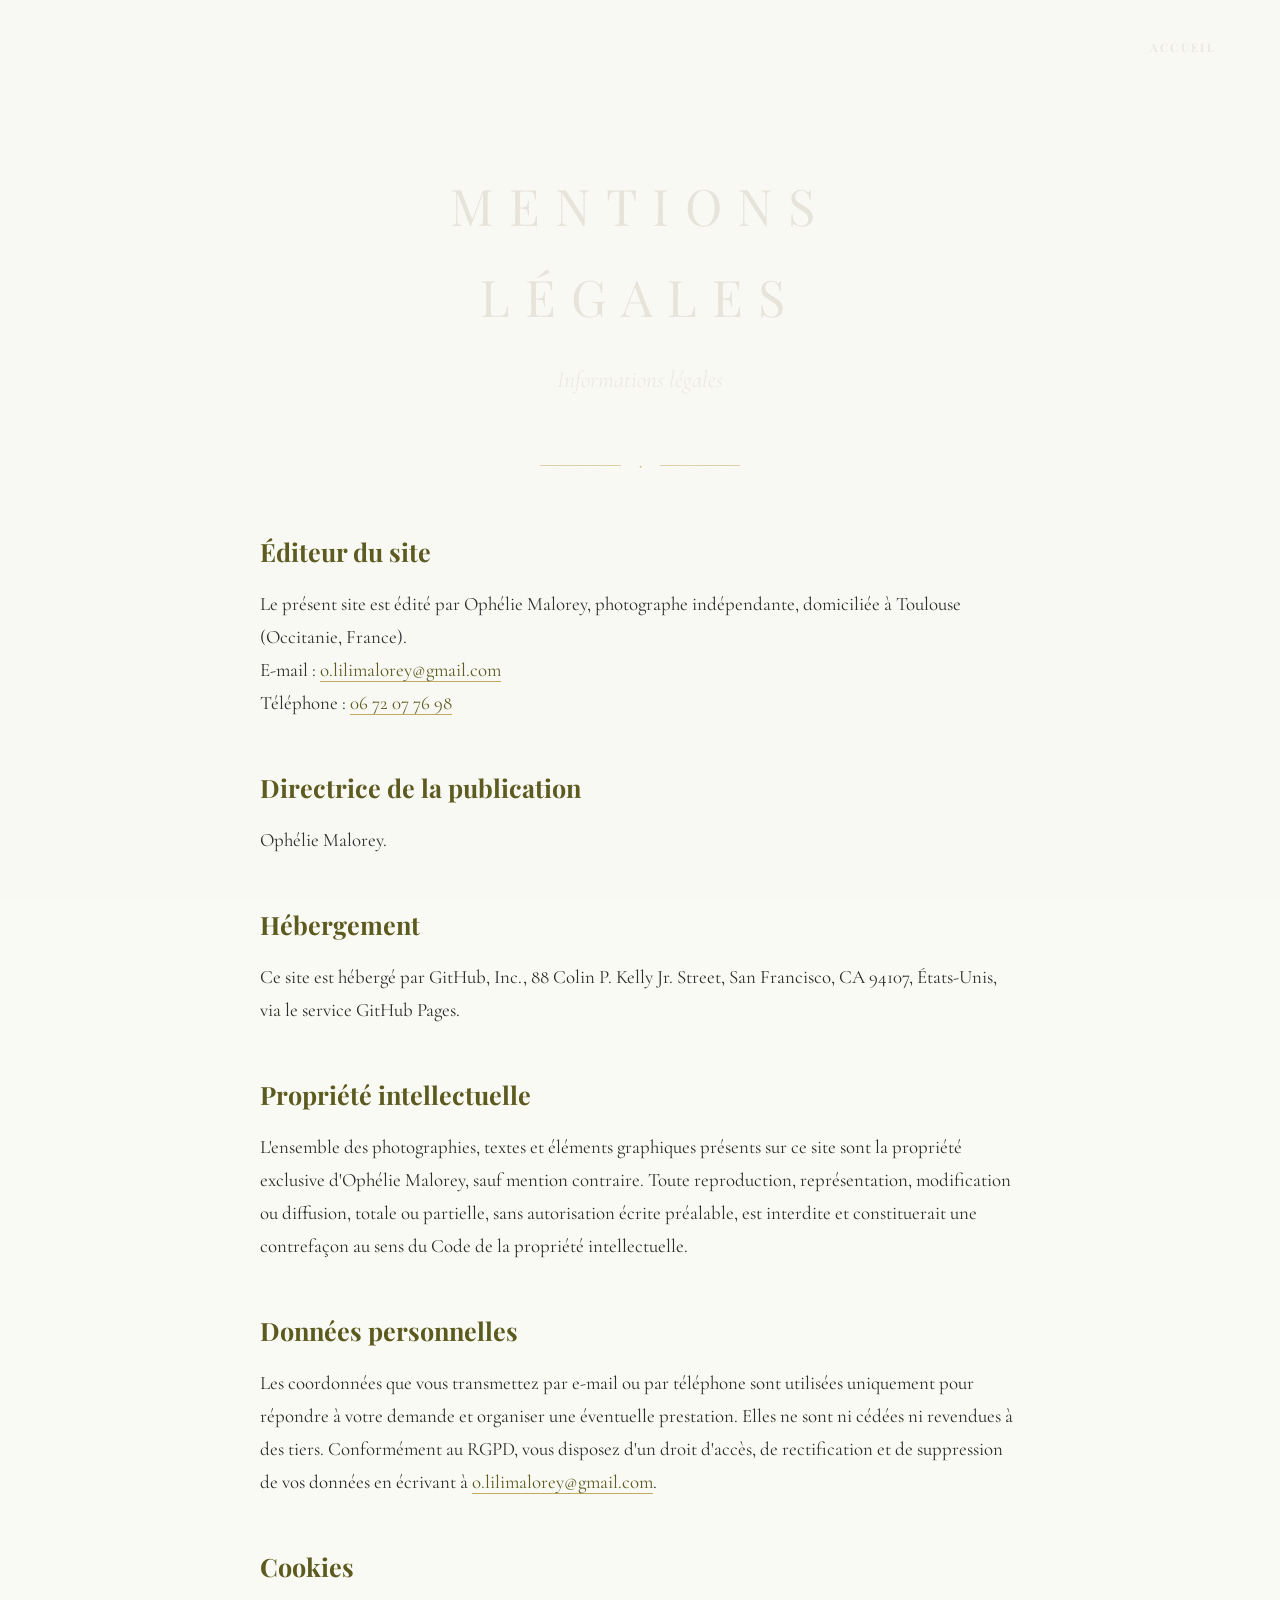
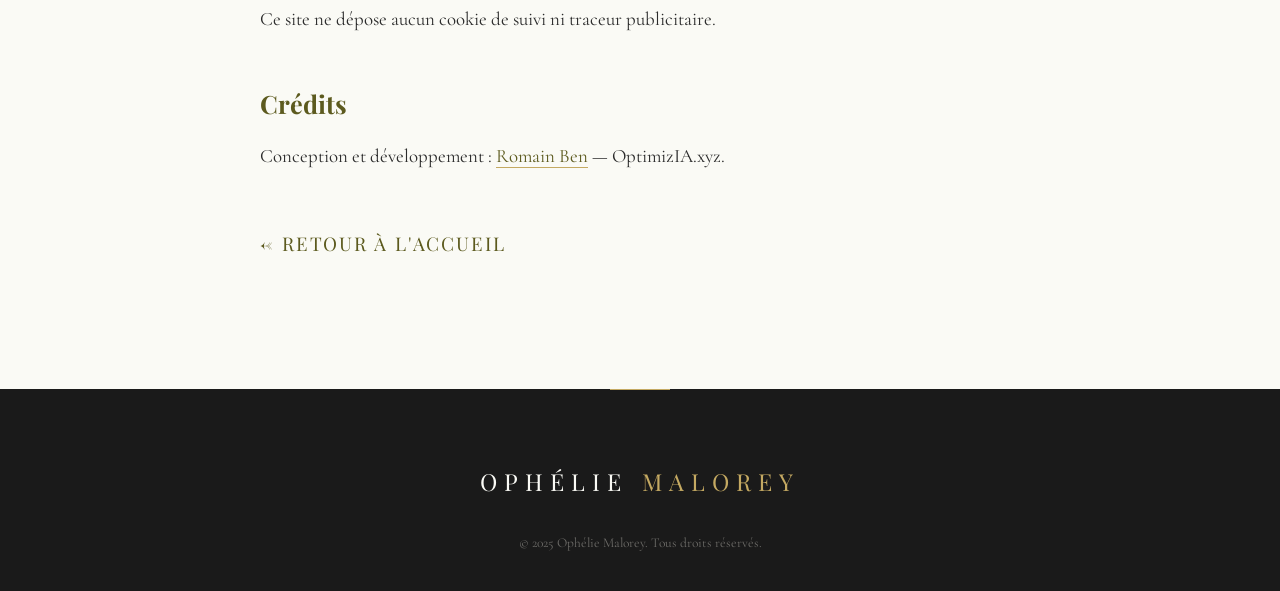
==== mentions-legales.html @ 7ce1e828 "SEO/GEO : title calibré, FAQ visible, mentions légales - Title porté à 59 car. avec mots-clés (portr" ====
<!DOCTYPE html>
<html lang="fr">
<head>
    <meta charset="UTF-8">
    <meta name="viewport" content="width=device-width, initial-scale=1.0">
    <meta name="description" content="Mentions légales du site d'Ophélie Malorey, photographe à Toulouse.">
    <meta name="robots" content="index, follow">
    <link rel="canonical" href="https://bnromain.github.io/SitePhoto_Ophelie/mentions-legales.html">

    <link rel="icon" type="image/svg+xml" href="favicon.svg">
    <meta name="theme-color" content="#3D3B14">

    <link rel="preconnect" href="https://fonts.googleapis.com">
    <link rel="preconnect" href="https://fonts.gstatic.com" crossorigin>
    <link href="https://fonts.googleapis.com/css2?family=Cormorant+Garamond:ital,wght@0,300;0,400;0,500;0,600&family=Playfair+Display:wght@0,400;0,500;0,600;0,700&display=swap" rel="stylesheet">
    <link rel="stylesheet" href="css/style.css?v=3">

    <title>Mentions légales - Ophélie Malorey Photographe</title>
</head>
<body>

    <header id="top">
        <nav class="navbar">
            <div class="container">
                <a href="index.html" class="nav-logo">Ophélie<span> </span>Malorey</a>
                <ul class="nav-menu">
                    <li><a href="index.html" class="nav-link">Accueil</a></li>
                </ul>
            </div>
        </nav>
    </header>

    <main>
        <section class="legal" id="mentions">
            <div class="container">
                <h1 class="section-title">Mentions<br>légales</h1>
                <p class="section-subtitle">Informations légales</p>

                <div class="separator">
                    <span class="separator-icon">&#9670;</span>
                </div>

                <div class="legal-content">
                    <h2>Éditeur du site</h2>
                    <p>
                        Le présent site est édité par Ophélie Malorey, photographe indépendante, domiciliée à Toulouse (Occitanie, France).<br>
                        E-mail : <a href="mailto:o.lilimalorey@gmail.com">o.lilimalorey@gmail.com</a><br>
                        Téléphone : <a href="tel:+33672077698">06 72 07 76 98</a>
                    </p>
                    <!-- Si Ophélie est immatriculée (auto-entrepreneur), ajouter ici : numéro SIRET et, le cas échéant, n° de TVA intracommunautaire. -->

                    <h2>Directrice de la publication</h2>
                    <p>Ophélie Malorey.</p>

                    <h2>Hébergement</h2>
                    <p>
                        Ce site est hébergé par GitHub, Inc., 88 Colin P. Kelly Jr. Street, San Francisco, CA 94107, États-Unis, via le service GitHub Pages.
                    </p>

                    <h2>Propriété intellectuelle</h2>
                    <p>
                        L'ensemble des photographies, textes et éléments graphiques présents sur ce site sont la propriété exclusive d'Ophélie Malorey, sauf mention contraire. Toute reproduction, représentation, modification ou diffusion, totale ou partielle, sans autorisation écrite préalable, est interdite et constituerait une contrefaçon au sens du Code de la propriété intellectuelle.
                    </p>

                    <h2>Données personnelles</h2>
                    <p>
                        Les coordonnées que vous transmettez par e-mail ou par téléphone sont utilisées uniquement pour répondre à votre demande et organiser une éventuelle prestation. Elles ne sont ni cédées ni revendues à des tiers. Conformément au RGPD, vous disposez d'un droit d'accès, de rectification et de suppression de vos données en écrivant à <a href="mailto:o.lilimalorey@gmail.com">o.lilimalorey@gmail.com</a>.
                    </p>

                    <h2>Cookies</h2>
                    <p>
                        Ce site ne dépose aucun cookie de suivi ni traceur publicitaire.
                    </p>

                    <h2>Crédits</h2>
                    <p>
                        Conception et développement : <a href="https://github.com/BnRomain" target="_blank" rel="noopener noreferrer">Romain Ben</a> — OptimizIA.xyz.
                    </p>

                    <p class="legal-back"><a href="index.html">&#8592; Retour à l'accueil</a></p>
                </div>
            </div>
        </section>
    </main>

    <footer class="footer">
        <div class="container">
            <p class="footer-logo">Ophélie <span>Malorey</span></p>
            <p class="footer-copy">&copy; 2025 Ophélie Malorey. Tous droits réservés.</p>
        </div>
    </footer>

</body>
</html>
---- css/style.css ----
/* ============================================================
   OPHELIE MALOREY - PHOTOGRAPHE
   Site portfolio one-page | Design editorial haut de gamme
   ============================================================
   Palette : olive / or / noir / creme
   Typo   : Playfair Display (titres) + Cormorant Garamond (corps)
   ============================================================ */

/* -------------------------------------------------------
   0. IMPORTS & VARIABLES
   ------------------------------------------------------- */
@import url('https://fonts.googleapis.com/css2?family=Cormorant+Garamond:ital,wght@0,300;0,400;0,500;0,600;0,700;1,300;1,400;1,500;1,600;1,700&family=Playfair+Display:ital,wght@0,400;0,500;0,600;0,700;0,800;0,900;1,400;1,500;1,600;1,700;1,800;1,900&display=swap');

:root {
    /* - Couleurs - */
    --color-olive:        #5C5A1E;
    --color-olive-light:  #7A7830;
    --color-olive-dark:   #3D3B14;
    --color-black:        #1A1A1A;
    --color-white:        #FAFAF5;
    --color-cream:        #F0EDE5;
    --color-gold:         #C4A962;
    --color-text:         #2B2B2B;
    --color-text-light:   #E8E5DC;

    /* - Typographie - */
    --font-heading: 'Playfair Display', Georgia, 'Times New Roman', serif;
    --font-body:    'Cormorant Garamond', Garamond, 'Times New Roman', serif;

    /* - Espacements - */
    --section-padding:    120px 0;
    --container-width:    1200px;
    --gap:                2rem;

    /* - Transitions - */
    --ease-out:   cubic-bezier(0.25, 0.46, 0.45, 0.94);
    --ease-smooth: cubic-bezier(0.4, 0, 0.2, 1);
}


/* -------------------------------------------------------
   1. RESET & BASE
   ------------------------------------------------------- */
*,
*::before,
*::after {
    margin: 0;
    padding: 0;
    box-sizing: border-box;
}

html {
    scroll-behavior: smooth;
    font-size: 18px;
    -webkit-text-size-adjust: 100%;
}

body {
    font-family: var(--font-body);
    font-weight: 400;
    line-height: 1.8;
    color: var(--color-text-light);
    background-color: var(--color-olive);
    overflow-x: hidden;
    -webkit-font-smoothing: antialiased;
    -moz-osx-font-smoothing: grayscale;
}

/* - Texture grain en overlay sur tout le site - */
body::after {
    content: '';
    position: fixed;
    inset: 0;
    z-index: 9999;
    pointer-events: none;
    opacity: 0.035;
    background-image: url("data:image/svg+xml,%3Csvg viewBox='0 0 256 256' xmlns='http://www.w3.org/2000/svg'%3E%3Cfilter id='noise'%3E%3CfeTurbulence type='fractalNoise' baseFrequency='0.9' numOctaves='4' stitchTiles='stitch'/%3E%3C/filter%3E%3Crect width='100%25' height='100%25' filter='url(%23noise)'/%3E%3C/svg%3E");
    background-repeat: repeat;
    background-size: 200px 200px;
}

img {
    max-width: 100%;
    height: auto;
    display: block;
}

a {
    color: inherit;
    text-decoration: none;
    transition: color 0.3s var(--ease-smooth);
}

ul, ol {
    list-style: none;
}

button {
    font-family: inherit;
    cursor: pointer;
    border: none;
    background: none;
}

/* - Scrollbar custom - */
::-webkit-scrollbar {
    width: 6px;
}

::-webkit-scrollbar-track {
    background: var(--color-olive-dark);
}

::-webkit-scrollbar-thumb {
    background: var(--color-gold);
    border-radius: 3px;
}

::-webkit-scrollbar-thumb:hover {
    background: var(--color-olive-light);
}

/* Firefox */
html {
    scrollbar-width: thin;
    scrollbar-color: var(--color-gold) var(--color-olive-dark);
}

/* - Selection - */
::selection {
    background: var(--color-gold);
    color: var(--color-black);
}

::-moz-selection {
    background: var(--color-gold);
    color: var(--color-black);
}


/* -------------------------------------------------------
   2. UTILITAIRES
   ------------------------------------------------------- */
.container {
    width: 90%;
    max-width: var(--container-width);
    margin: 0 auto;
}

.section-padding {
    padding: var(--section-padding);
}

/* Titres de section */
.section-title {
    font-family: var(--font-heading);
    font-weight: 400;
    font-size: clamp(1.8rem, 4vw, 2.8rem);
    text-transform: uppercase;
    letter-spacing: 0.3em;
    text-align: center;
    margin-bottom: 1rem;
}

.section-subtitle {
    font-family: var(--font-body);
    font-style: italic;
    font-weight: 300;
    font-size: clamp(1rem, 2vw, 1.3rem);
    text-align: center;
    margin-bottom: 3rem;
    opacity: 0.8;
}

/* Separateur decoratif */
.separator {
    display: flex;
    align-items: center;
    justify-content: center;
    gap: 1rem;
    margin: 3rem auto;
    width: 200px;
}

.separator::before,
.separator::after {
    content: '';
    flex: 1;
    height: 1px;
    background: var(--color-gold);
    opacity: 0.5;
}

.separator-icon {
    color: var(--color-gold);
    font-size: 0.6rem;
    opacity: 0.7;
}


/* -------------------------------------------------------
   3. BOUTONS
   ------------------------------------------------------- */
.btn {
    display: inline-block;
    font-family: var(--font-heading);
    font-size: 0.75rem;
    font-weight: 500;
    text-transform: uppercase;
    letter-spacing: 0.25em;
    padding: 1rem 3.5rem;
    border: 1px solid var(--color-gold);
    color: var(--color-gold);
    position: relative;
    overflow: hidden;
    z-index: 1;
    transition: color 0.5s var(--ease-smooth),
                border-color 0.5s var(--ease-smooth);
    cursor: pointer;
}

.btn::before {
    content: '';
    position: absolute;
    top: 0;
    left: 0;
    width: 0%;
    height: 100%;
    background: var(--color-gold);
    z-index: -1;
    transition: width 0.5s var(--ease-smooth);
}

.btn:hover {
    color: var(--color-black);
}

.btn:hover::before {
    width: 100%;
}

/* Variante blanche */
.btn--white {
    border-color: var(--color-white);
    color: var(--color-white);
}

.btn--white::before {
    background: var(--color-white);
}

.btn--white:hover {
    color: var(--color-black);
}

/* Variante pleine */
.btn--filled {
    background: var(--color-gold);
    color: var(--color-black);
    border-color: var(--color-gold);
}

.btn--filled::before {
    background: var(--color-olive-dark);
}

.btn--filled:hover {
    color: var(--color-gold);
    border-color: var(--color-gold);
}


/* -------------------------------------------------------
   4. NAVBAR
   ------------------------------------------------------- */
.navbar {
    position: fixed;
    top: 0;
    left: 0;
    width: 100%;
    z-index: 1000;
    padding: 1.5rem 0;
    transition: background-color 0.4s var(--ease-smooth),
                padding 0.4s var(--ease-smooth),
                backdrop-filter 0.4s var(--ease-smooth);
}

.navbar.scrolled {
    background-color: rgba(61, 59, 20, 0.92);
    backdrop-filter: blur(12px);
    -webkit-backdrop-filter: blur(12px);
    padding: 0.8rem 0;
    box-shadow: 0 2px 30px rgba(0, 0, 0, 0.15);
}

.navbar .container {
    display: flex;
    align-items: center;
    justify-content: space-between;
}

.nav-logo {
    font-family: var(--font-heading);
    font-size: 1.2rem;
    font-weight: 500;
    letter-spacing: 0.2em;
    text-transform: uppercase;
    color: var(--color-white);
}

.nav-logo span {
    color: var(--color-gold);
}

.nav-menu {
    display: flex;
    align-items: center;
    gap: 2.5rem;
}

.nav-link {
    font-family: var(--font-heading);
    font-size: 0.65rem;
    font-weight: 500;
    text-transform: uppercase;
    letter-spacing: 0.2em;
    color: var(--color-text-light);
    position: relative;
    padding: 0.3rem 0;
}

.nav-link::after {
    content: '';
    position: absolute;
    bottom: 0;
    left: 0;
    width: 0%;
    height: 1px;
    background: var(--color-gold);
    transition: width 0.4s var(--ease-smooth);
}

.nav-link:hover {
    color: var(--color-gold);
}

.nav-link:hover::after {
    width: 100%;
}

/* Bouton dans la navbar */
.nav-menu .btn {
    padding-left: 1rem;
    padding-right: 1rem;
}

/* Hamburger */
.nav-toggle {
    display: none;
    flex-direction: column;
    gap: 5px;
    cursor: pointer;
    z-index: 1001;
    padding: 5px;
}

.nav-toggle span {
    display: block;
    width: 25px;
    height: 1.5px;
    background: var(--color-white);
    transition: transform 0.3s var(--ease-smooth),
                opacity 0.3s var(--ease-smooth);
    transform-origin: center;
}

.nav-toggle.active span:nth-child(1) {
    transform: rotate(45deg) translate(4px, 5px);
}

.nav-toggle.active span:nth-child(2) {
    opacity: 0;
}

.nav-toggle.active span:nth-child(3) {
    transform: rotate(-45deg) translate(4px, -5px);
}


/* -------------------------------------------------------
   5. HERO
   ------------------------------------------------------- */
.hero {
    min-height: 100vh;
    display: flex;
    align-items: center;
    position: relative;
    background-color: var(--color-olive-dark);
    overflow: hidden;
    padding-top: 80px;
}

.hero .container {
    display: grid;
    grid-template-columns: 1fr 1fr;
    gap: 4rem;
    align-items: center;
}

.hero-content {
    z-index: 2;
}

.hero-overtitle {
    font-family: var(--font-body);
    font-size: 0.85rem;
    font-weight: 400;
    letter-spacing: 0.4em;
    text-transform: uppercase;
    color: var(--color-gold);
    margin-bottom: 1.5rem;
    opacity: 0;
    animation: fadeSlideUp 1s var(--ease-out) 0.3s forwards;
}

.hero-title {
    font-family: var(--font-heading);
    font-size: clamp(2.5rem, 6vw, 4.5rem);
    font-weight: 400;
    line-height: 1.1;
    color: var(--color-white);
    margin-bottom: 0.5rem;
    opacity: 0;
    animation: fadeSlideUp 1s var(--ease-out) 0.5s forwards;
}

.hero-role {
    font-family: var(--font-heading);
    font-size: clamp(0.7rem, 1.5vw, 0.9rem);
    font-weight: 400;
    letter-spacing: 0.5em;
    text-transform: uppercase;
    color: var(--color-gold);
    margin-bottom: 1.5rem;
    opacity: 0;
    animation: fadeSlideUp 1s var(--ease-out) 0.7s forwards;
}

.hero-subtitle {
    font-family: var(--font-body);
    font-style: italic;
    font-size: 1.2rem;
    font-weight: 300;
    color: var(--color-text-light);
    margin-bottom: 2.5rem;
    line-height: 1.6;
    max-width: 450px;
    opacity: 0;
    animation: fadeSlideUp 1s var(--ease-out) 0.9s forwards;
}

.hero-cta {
    opacity: 0;
    animation: fadeSlideUp 1s var(--ease-out) 1.1s forwards;
}

/* Hero image */
.hero-image-wrapper {
    position: relative;
    z-index: 2;
    opacity: 0;
    animation: fadeSlideUp 1.2s var(--ease-out) 0.6s forwards;
}

.hero-image-wrapper img {
    width: 100%;
    height: auto;
    object-fit: cover;
    display: block;
}

/* Cadre artistique autour de l'image hero */
.hero-image-wrapper::before {
    content: '';
    position: absolute;
    top: -15px;
    left: -15px;
    right: 15px;
    bottom: 15px;
    border: 1px solid var(--color-gold);
    opacity: 0.4;
    z-index: -1;
    transition: transform 0.5s var(--ease-smooth);
}

.hero-image-wrapper:hover::before {
    transform: translate(-5px, -5px);
}

/* Fond decoratif hero */
.hero::before {
    content: '';
    position: absolute;
    top: 0;
    right: 0;
    width: 55%;
    height: 100%;
    background: linear-gradient(135deg,
        rgba(92, 90, 30, 0.3) 0%,
        rgba(61, 59, 20, 0.8) 100%);
    z-index: 1;
}


/* -------------------------------------------------------
   5.5. DECORATION FLORALE
   ------------------------------------------------------- */
.fleur-decoration {
    text-align: left;
    padding: 1rem 0;
    padding-left: 10%;
    background-color: var(--color-olive-dark);
    margin-top: -6rem;
    margin-bottom: -6rem;
    position: relative;
    z-index: 2;
}

.fleur-decoration img {
    display: inline-block;
    max-width: 180px;
    width: 100%;
    height: auto;
    filter: invert(1) brightness(2);
    mix-blend-mode: screen;
    opacity: 0.7;
}


/* -------------------------------------------------------
   6. MON TRAVAIL / ABOUT
   ------------------------------------------------------- */
.about {
    padding: var(--section-padding);
    background-color: var(--color-olive-dark);
    position: relative;
}

.about .container {
    display: grid;
    grid-template-columns: 1fr 1fr;
    gap: 5rem;
    align-items: center;
}

.about-content {
    color: var(--color-text-light);
}

.about-content .section-title {
    text-align: left;
    margin-bottom: 0.5rem;
}

.about-content .section-subtitle {
    text-align: left;
    margin-bottom: 2rem;
}

/* Lettrine */
.about-text p:first-of-type::first-letter {
    font-family: var(--font-heading);
    font-size: 3.5rem;
    font-weight: 700;
    float: left;
    line-height: 0.8;
    margin-right: 0.5rem;
    margin-top: 0.15rem;
    color: var(--color-gold);
}

.about-text p {
    margin-bottom: 1.5rem;
    font-size: 1rem;
    color: var(--color-text-light);
    opacity: 0.9;
}

/* Image about avec cadre */
.about-image-wrapper {
    position: relative;
}

.about-image-wrapper img {
    width: 100%;
    object-fit: cover;
    box-shadow: 20px 20px 60px rgba(0, 0, 0, 0.3);
}

.about-image-wrapper::after {
    content: '';
    position: absolute;
    top: 20px;
    left: 20px;
    right: -20px;
    bottom: -20px;
    border: 1px solid var(--color-gold);
    opacity: 0.3;
    z-index: -1;
}


/* -------------------------------------------------------
   7. PORTFOLIO / OEUVRES
   ------------------------------------------------------- */
.portfolio {
    padding: var(--section-padding);
    background-color: var(--color-olive);
}

.portfolio .section-title {
    color: var(--color-white);
}

.portfolio .section-subtitle {
    color: var(--color-text-light);
}

/* Image vedette */
.featured-image {
    width: 100%;
    max-width: 900px;
    margin: 0 auto 5rem;
    position: relative;
}

.featured-image img {
    width: 100%;
    object-fit: cover;
    box-shadow: 0 30px 80px rgba(0, 0, 0, 0.25);
}

.featured-image figcaption {
    font-family: var(--font-body);
    font-style: italic;
    font-size: 0.85rem;
    text-align: center;
    margin-top: 1rem;
    color: var(--color-text-light);
    opacity: 0.7;
}

/* Seance */
.session {
    margin-bottom: 6rem;
}

.session:last-child {
    margin-bottom: 0;
}

/* Alternance de fonds */
.session:nth-child(even) {
    background-color: var(--color-black);
    margin-left: calc(-50vw + 50%);
    margin-right: calc(-50vw + 50%);
    padding: 5rem calc(50vw - 50%);
}

.session:nth-child(odd) {
    background-color: transparent;
}

.session-header {
    text-align: center;
    margin-bottom: 3rem;
}

.session-title {
    font-family: var(--font-heading);
    font-size: clamp(1.3rem, 3vw, 2rem);
    font-weight: 400;
    text-transform: uppercase;
    letter-spacing: 0.3em;
    color: var(--color-white);
    margin-bottom: 0.5rem;
}

.session-description {
    font-family: var(--font-body);
    font-style: italic;
    font-size: 1rem;
    color: var(--color-text-light);
    opacity: 0.7;
}

/* Grille photos */
.session-grid {
    display: grid;
    grid-template-columns: repeat(3, 1fr);
    gap: 1.2rem;
}

.session-grid .photo {
    position: relative;
    overflow: hidden;
    cursor: pointer;
    aspect-ratio: 3 / 4;
}

.session-grid .photo img {
    width: 100%;
    height: 100%;
    object-fit: cover;
    transition: transform 0.6s var(--ease-smooth);
}

.session-grid .photo::after {
    content: '';
    position: absolute;
    inset: 0;
    background: rgba(26, 26, 26, 0);
    transition: background 0.4s var(--ease-smooth);
    pointer-events: none;
}

.session-grid .photo:hover img {
    transform: scale(1.03);
}

.session-grid .photo:hover::after {
    background: rgba(26, 26, 26, 0.2);
}

/* Icone loupe au hover */
.session-grid .photo::before {
    content: '+';
    position: absolute;
    top: 50%;
    left: 50%;
    transform: translate(-50%, -50%) scale(0);
    font-family: var(--font-heading);
    font-size: 2.5rem;
    font-weight: 300;
    color: var(--color-white);
    z-index: 2;
    opacity: 0;
    transition: transform 0.4s var(--ease-smooth),
                opacity 0.4s var(--ease-smooth);
}

.session-grid .photo:hover::before {
    transform: translate(-50%, -50%) scale(1);
    opacity: 1;
}


/* -------------------------------------------------------
   8. CTA SECTION
   ------------------------------------------------------- */
.cta-section {
    padding: 100px 0;
    background-color: var(--color-black);
    text-align: center;
    position: relative;
}

.cta-section::before {
    content: '';
    position: absolute;
    top: 0;
    left: 50%;
    transform: translateX(-50%);
    width: 1px;
    height: 60px;
    background: linear-gradient(to bottom, transparent, var(--color-gold));
}

.cta-tagline {
    font-family: var(--font-body);
    font-style: italic;
    font-size: clamp(1.5rem, 3.5vw, 2.5rem);
    font-weight: 300;
    color: var(--color-cream);
    margin-bottom: 0.5rem;
    line-height: 1.4;
}

.cta-heading {
    font-family: var(--font-heading);
    font-size: clamp(1.2rem, 3vw, 2rem);
    font-weight: 400;
    text-transform: uppercase;
    letter-spacing: 0.3em;
    color: var(--color-white);
    margin-bottom: 2.5rem;
}

.cta-section .btn {
    font-size: 0.75rem;
}


/* -------------------------------------------------------
   9. CONTACT
   ------------------------------------------------------- */
.contact {
    padding: var(--section-padding);
    background-color: var(--color-olive);
    position: relative;
}

.contact .container {
    display: grid;
    grid-template-columns: 1fr 1fr;
    gap: 5rem;
    align-items: center;
}

.contact-content .section-title {
    text-align: left;
    font-size: clamp(1.5rem, 3.5vw, 2.5rem);
    margin-bottom: 0.5rem;
}

.contact-highlight {
    color: var(--color-gold);
}

.contact-content .section-subtitle {
    text-align: left;
    margin-bottom: 2.5rem;
}

.contact-info {
    display: flex;
    flex-direction: column;
    gap: 1.5rem;
}

.contact-item {
    display: flex;
    align-items: center;
    gap: 1rem;
    font-size: 1rem;
    color: var(--color-text-light);
}

.contact-item-icon {
    display: flex;
    align-items: center;
    justify-content: center;
    width: 45px;
    height: 45px;
    border: 1px solid var(--color-gold);
    color: var(--color-gold);
    font-size: 1rem;
    flex-shrink: 0;
    transition: background 0.3s var(--ease-smooth),
                color 0.3s var(--ease-smooth);
}

.contact-item:hover .contact-item-icon {
    background: var(--color-gold);
    color: var(--color-black);
}

.contact-item a {
    color: var(--color-text-light);
    transition: color 0.3s var(--ease-smooth);
}

.contact-item a:hover {
    color: var(--color-gold);
}

/* Photo portrait contact */
.contact-image-wrapper {
    position: relative;
}

.contact-image-wrapper img {
    width: 100%;
    object-fit: cover;
    box-shadow: 20px 20px 60px rgba(0, 0, 0, 0.3);
}

.contact-image-wrapper::before {
    content: '';
    position: absolute;
    top: -15px;
    right: -15px;
    width: 100%;
    height: 100%;
    border: 1px solid var(--color-gold);
    opacity: 0.3;
    z-index: -1;
}


/* -------------------------------------------------------
   10. TEMOIGNAGES
   ------------------------------------------------------- */
.testimonials {
    padding: var(--section-padding);
    background-color: var(--color-olive-dark);
}

.testimonials .section-title {
    color: var(--color-white);
}

.testimonials .section-subtitle {
    color: var(--color-text-light);
}

.testimonials-grid {
    display: grid;
    grid-template-columns: repeat(3, 1fr);
    gap: 2rem;
    margin-top: 3rem;
}

.testimonial-card {
    background: rgba(255, 255, 255, 0.03);
    border: 1px solid rgba(196, 169, 98, 0.15);
    padding: 2.5rem 2rem;
    text-align: center;
    transition: transform 0.4s var(--ease-smooth),
                box-shadow 0.4s var(--ease-smooth),
                border-color 0.4s var(--ease-smooth);
}

.testimonial-card:hover {
    transform: translateY(-8px);
    box-shadow: 0 20px 50px rgba(0, 0, 0, 0.2);
    border-color: rgba(196, 169, 98, 0.35);
}

.testimonial-photo {
    width: 90px;
    height: 90px;
    border-radius: 50%;
    object-fit: cover;
    margin: 0 auto 1.5rem;
    border: 2px solid var(--color-gold);
    opacity: 0.9;
}

.testimonial-quote {
    font-family: var(--font-body);
    font-style: italic;
    font-size: 1rem;
    line-height: 1.8;
    color: var(--color-text-light);
    margin-bottom: 1rem;
    position: relative;
}

/* Guillemets stylises */
.testimonial-quote::before {
    content: '\00AB';
    font-family: var(--font-heading);
    font-size: 1.5rem;
    font-style: normal;
    color: var(--color-gold);
    opacity: 0.5;
    display: block;
    line-height: 1;
    margin-bottom: 0.5rem;
}

.testimonial-quote::after {
    content: '\00BB';
    font-family: var(--font-heading);
    font-size: 1.5rem;
    font-style: normal;
    color: var(--color-gold);
    opacity: 0.5;
    display: inline;
    line-height: 1;
    vertical-align: middle;
    margin-left: 0.3rem;
}

.testimonial-name {
    font-family: var(--font-heading);
    font-size: 0.85rem;
    font-weight: 600;
    text-transform: uppercase;
    letter-spacing: 0.15em;
    color: var(--color-gold);
}

.testimonial-role {
    font-family: var(--font-body);
    font-style: italic;
    font-size: 0.85rem;
    color: var(--color-text-light);
    opacity: 0.6;
    margin-top: 0.3rem;
}


/* -------------------------------------------------------
   11. FOOTER
   ------------------------------------------------------- */
.footer {
    background-color: var(--color-black);
    padding: 4rem 0 2rem;
    text-align: center;
    position: relative;
}

.footer::before {
    content: '';
    position: absolute;
    top: 0;
    left: 50%;
    transform: translateX(-50%);
    width: 60px;
    height: 1px;
    background: var(--color-gold);
}

.footer-logo {
    font-family: var(--font-heading);
    font-size: 1.3rem;
    font-weight: 400;
    letter-spacing: 0.3em;
    text-transform: uppercase;
    color: var(--color-white);
    margin-bottom: 1.5rem;
}

.footer-logo span {
    color: var(--color-gold);
}

.footer-socials {
    display: flex;
    justify-content: center;
    gap: 1.5rem;
    margin-bottom: 2rem;
}

.footer-social-link {
    display: flex;
    align-items: center;
    justify-content: center;
    width: 40px;
    height: 40px;
    border: 1px solid rgba(196, 169, 98, 0.4);
    color: var(--color-text-light);
    font-size: 0.9rem;
    transition: background 0.3s var(--ease-smooth),
                color 0.3s var(--ease-smooth),
                border-color 0.3s var(--ease-smooth),
                transform 0.3s var(--ease-smooth);
}

.footer-social-link:hover {
    background: var(--color-gold);
    color: var(--color-black);
    border-color: var(--color-gold);
    transform: translateY(-3px);
}

.footer-nav {
    display: flex;
    justify-content: center;
    gap: 2rem;
    margin-bottom: 2rem;
    flex-wrap: wrap;
}

.footer-nav a {
    font-family: var(--font-heading);
    font-size: 0.65rem;
    text-transform: uppercase;
    letter-spacing: 0.15em;
    color: var(--color-text-light);
    opacity: 0.6;
    transition: opacity 0.3s var(--ease-smooth),
                color 0.3s var(--ease-smooth);
}

.footer-nav a:hover {
    opacity: 1;
    color: var(--color-gold);
}

.footer-copy {
    font-size: 0.75rem;
    color: var(--color-text-light);
    opacity: 0.4;
    margin-top: 1.5rem;
}

/* -------------------------------------------------------
   FAQ
   ------------------------------------------------------- */
.faq {
    padding: var(--section-padding);
    background-color: var(--color-cream);
}

.faq-list {
    max-width: 820px;
    margin: 3rem auto 0;
}

.faq-item {
    border-bottom: 1px solid rgba(92, 90, 30, 0.2);
}

.faq-item summary {
    list-style: none;
    cursor: pointer;
    padding: 1.5rem 2.5rem 1.5rem 0;
    position: relative;
    font-family: var(--font-heading);
    font-size: 1.15rem;
    font-weight: 500;
    color: var(--color-black);
    transition: color 0.3s var(--ease-smooth);
}

.faq-item summary::-webkit-details-marker {
    display: none;
}

.faq-item summary::after {
    content: "+";
    position: absolute;
    right: 0;
    top: 50%;
    transform: translateY(-50%);
    font-size: 1.6rem;
    line-height: 1;
    color: var(--color-gold);
    transition: transform 0.3s var(--ease-smooth);
}

.faq-item[open] summary::after {
    transform: translateY(-50%) rotate(45deg);
}

.faq-item summary:hover {
    color: var(--color-olive);
}

.faq-item p {
    padding: 0 2.5rem 1.75rem 0;
    margin: 0;
    font-size: 1.05rem;
    line-height: 1.7;
    color: var(--color-text);
}

.faq-item p a {
    color: var(--color-olive);
    border-bottom: 1px solid var(--color-gold);
}

@media (prefers-reduced-motion: reduce) {
    .faq-item summary,
    .faq-item summary::after {
        transition: none;
    }
}

/* -------------------------------------------------------
   PAGE MENTIONS LÉGALES
   ------------------------------------------------------- */
.legal {
    padding: 160px 0 var(--section-padding);
    background-color: var(--color-white);
}

.legal-content {
    max-width: 760px;
    margin: 2.5rem auto 0;
}

.legal-content h2 {
    font-family: var(--font-heading);
    font-size: 1.4rem;
    color: var(--color-olive);
    margin: 2.5rem 0 0.75rem;
}

.legal-content p {
    font-size: 1.05rem;
    line-height: 1.75;
    color: var(--color-text);
    margin-bottom: 0.5rem;
}

.legal-content a {
    color: var(--color-olive);
    border-bottom: 1px solid var(--color-gold);
}

.legal-back {
    margin-top: 3rem;
    font-family: var(--font-heading);
    text-transform: uppercase;
    letter-spacing: 0.1em;
    font-size: 0.85rem;
}

.legal-back a {
    border-bottom: none;
}

/* Bouton retour en haut */
.back-to-top {
    position: fixed;
    bottom: 2rem;
    right: 2rem;
    width: 45px;
    height: 45px;
    background: var(--color-gold);
    color: var(--color-black);
    display: flex;
    align-items: center;
    justify-content: center;
    font-size: 1.2rem;
    z-index: 900;
    opacity: 0;
    visibility: hidden;
    transform: translateY(20px);
    transition: opacity 0.4s var(--ease-smooth),
                visibility 0.4s var(--ease-smooth),
                transform 0.4s var(--ease-smooth),
                background 0.3s var(--ease-smooth);
    cursor: pointer;
}

.back-to-top.visible {
    opacity: 1;
    visibility: visible;
    transform: translateY(0);
}

.back-to-top:hover {
    background: var(--color-olive-light);
    color: var(--color-white);
}


/* -------------------------------------------------------
   12. LIGHTBOX
   ------------------------------------------------------- */
.lightbox {
    position: fixed;
    inset: 0;
    z-index: 2000;
    background: rgba(26, 26, 26, 0.92);
    backdrop-filter: blur(8px);
    -webkit-backdrop-filter: blur(8px);
    display: flex;
    align-items: center;
    justify-content: center;
    opacity: 0;
    pointer-events: none;
    transition: opacity 0.4s var(--ease-smooth);
}

.lightbox.active {
    opacity: 1;
    pointer-events: all;
}

.lightbox img {
    max-width: 90vw;
    max-height: 85vh;
    object-fit: contain;
    transform: scale(0.95);
    transition: transform 0.4s var(--ease-smooth);
    box-shadow: 0 30px 80px rgba(0, 0, 0, 0.5);
}

.lightbox.active img {
    transform: scale(1);
}

.lightbox-close {
    position: absolute;
    top: 2rem;
    right: 2rem;
    width: 45px;
    height: 45px;
    display: flex;
    align-items: center;
    justify-content: center;
    font-family: var(--font-heading);
    font-size: 1.5rem;
    font-weight: 300;
    color: var(--color-white);
    cursor: pointer;
    transition: color 0.3s var(--ease-smooth),
                transform 0.3s var(--ease-smooth);
}

.lightbox-close:hover {
    color: var(--color-gold);
    transform: rotate(90deg);
}

/* Navigation lightbox */
.lightbox-prev,
.lightbox-next {
    position: absolute;
    top: 50%;
    transform: translateY(-50%);
    font-size: 2rem;
    color: var(--color-white);
    cursor: pointer;
    padding: 1rem;
    transition: color 0.3s var(--ease-smooth);
    user-select: none;
}

.lightbox-prev:hover,
.lightbox-next:hover {
    color: var(--color-gold);
}

.lightbox-prev {
    left: 2rem;
}

.lightbox-next {
    right: 2rem;
}


/* -------------------------------------------------------
   13. ANIMATIONS - REVEAL AU SCROLL
   ------------------------------------------------------- */
.reveal {
    opacity: 0;
    transform: translateY(40px);
    transition: opacity 0.8s var(--ease-out),
                transform 0.8s var(--ease-out);
}

.reveal.active {
    opacity: 1;
    transform: translateY(0);
}

.reveal-left {
    opacity: 0;
    transform: translateX(-60px);
    transition: opacity 0.8s var(--ease-out),
                transform 0.8s var(--ease-out);
}

.reveal-left.active {
    opacity: 1;
    transform: translateX(0);
}

.reveal-right {
    opacity: 0;
    transform: translateX(60px);
    transition: opacity 0.8s var(--ease-out),
                transform 0.8s var(--ease-out);
}

.reveal-right.active {
    opacity: 1;
    transform: translateX(0);
}

/* Delais echelonnes pour les grilles */
.reveal-delay-1 { transition-delay: 0.1s; }
.reveal-delay-2 { transition-delay: 0.2s; }
.reveal-delay-3 { transition-delay: 0.3s; }
.reveal-delay-4 { transition-delay: 0.4s; }
.reveal-delay-5 { transition-delay: 0.5s; }
.reveal-delay-6 { transition-delay: 0.6s; }

/* Animation d'entree hero */
@keyframes fadeSlideUp {
    from {
        opacity: 0;
        transform: translateY(30px);
    }
    to {
        opacity: 1;
        transform: translateY(0);
    }
}

@keyframes fadeIn {
    from { opacity: 0; }
    to   { opacity: 1; }
}

@keyframes scaleIn {
    from {
        opacity: 0;
        transform: scale(0.95);
    }
    to {
        opacity: 1;
        transform: scale(1);
    }
}


/* -------------------------------------------------------
   14. RESPONSIVE - TABLETTE (max 1024px)
   ------------------------------------------------------- */
@media (max-width: 1024px) {
    :root {
        --section-padding: 80px 0;
    }

    .hero .container {
        grid-template-columns: 1fr 1fr;
        gap: 2.5rem;
    }

    .hero-title {
        font-size: clamp(2rem, 5vw, 3.5rem);
    }

    .about .container {
        gap: 3rem;
    }

    .session-grid {
        grid-template-columns: repeat(2, 1fr);
    }

    .testimonials-grid {
        grid-template-columns: repeat(2, 1fr);
    }

    /* 3e card centree en dessous */
    .testimonial-card:nth-child(3) {
        grid-column: 1 / -1;
        max-width: 400px;
        justify-self: center;
    }
}


/* -------------------------------------------------------
   15. RESPONSIVE - MOBILE (max 768px)
   ------------------------------------------------------- */
@media (max-width: 768px) {
    html {
        font-size: 16px;
    }

    :root {
        --section-padding: 60px 0;
    }

    /* Nav mobile */
    .nav-toggle {
        display: flex;
    }

    .nav-menu {
        position: fixed;
        top: 0;
        right: -100%;
        width: 80%;
        max-width: 350px;
        height: 100vh;
        background: var(--color-olive-dark);
        flex-direction: column;
        justify-content: center;
        gap: 2rem;
        padding: 2rem;
        transition: right 0.4s var(--ease-smooth);
        box-shadow: -10px 0 40px rgba(0, 0, 0, 0.3);
    }

    .nav-menu.active {
        right: 0;
    }

    .nav-link {
        font-size: 0.8rem;
        letter-spacing: 0.25em;
    }

    /* Hero mobile */
    .hero {
        min-height: auto;
        padding: 120px 0 60px;
    }

    .hero .container {
        grid-template-columns: 1fr;
        gap: 2.5rem;
    }

    .hero-image-wrapper {
        order: -1;
        max-width: 80%;
        margin: 0 auto;
    }

    .hero-image-wrapper::before {
        top: -10px;
        left: -10px;
        right: 10px;
        bottom: 10px;
    }

    .hero::before {
        width: 100%;
        height: 50%;
        top: 0;
    }

    .hero-content {
        text-align: center;
    }

    .hero-subtitle {
        margin-left: auto;
        margin-right: auto;
    }

    .hero-cta {
        display: flex;
        justify-content: center;
    }

    /* About mobile */
    .about .container {
        grid-template-columns: 1fr;
        gap: 3rem;
    }

    .about-content .section-title,
    .about-content .section-subtitle {
        text-align: center;
    }

    .about-image-wrapper::after {
        top: 10px;
        left: 10px;
        right: -10px;
        bottom: -10px;
    }

    /* Portfolio mobile */
    .session-grid {
        grid-template-columns: 1fr;
        gap: 1rem;
    }

    .session:nth-child(even) {
        padding: 3rem calc(50vw - 50%);
    }

    .featured-image {
        margin-bottom: 3rem;
    }

    /* Contact mobile */
    .contact .container {
        grid-template-columns: 1fr;
        gap: 3rem;
    }

    .contact-content .section-title,
    .contact-content .section-subtitle {
        text-align: center;
    }

    .contact-image-wrapper {
        max-width: 80%;
        margin: 0 auto;
    }

    /* Temoignages mobile */
    .testimonials-grid {
        grid-template-columns: 1fr;
    }

    .testimonial-card:nth-child(3) {
        max-width: 100%;
    }

    /* CTA mobile */
    .cta-tagline {
        font-size: clamp(1.2rem, 5vw, 1.8rem);
    }

    .cta-heading {
        letter-spacing: 0.15em;
    }

    /* Footer mobile */
    .footer-nav {
        gap: 1rem;
    }
}


/* -------------------------------------------------------
   16. RESPONSIVE - PETITS MOBILES (max 480px)
   ------------------------------------------------------- */
@media (max-width: 480px) {
    html {
        font-size: 15px;
    }

    .section-title {
        letter-spacing: 0.15em;
    }

    .hero-role {
        letter-spacing: 0.2em;
    }

    .btn {
        padding: 0.8rem 1.8rem;
        font-size: 0.7rem;
    }

    .hero-image-wrapper {
        max-width: 90%;
    }

    .contact-image-wrapper {
        max-width: 100%;
    }

    .testimonial-card {
        padding: 2rem 1.5rem;
    }
}


/* -------------------------------------------------------
   17. PREFERENCE MOUVEMENT REDUIT
   ------------------------------------------------------- */
@media (prefers-reduced-motion: reduce) {
    *,
    *::before,
    *::after {
        animation-duration: 0.01ms !important;
        animation-iteration-count: 1 !important;
        transition-duration: 0.01ms !important;
    }

    html {
        scroll-behavior: auto;
    }

    .reveal,
    .reveal-left,
    .reveal-right {
        opacity: 1;
        transform: none;
    }
}


/* -------------------------------------------------------
   18. IMPRESSION (optionnel, bonne pratique)
   ------------------------------------------------------- */
@media print {
    .navbar,
    .lightbox,
    .back-to-top,
    .cta-section {
        display: none !important;
    }

    body {
        background: white;
        color: black;
    }

    .hero {
        min-height: auto;
        padding: 2rem 0;
    }
}
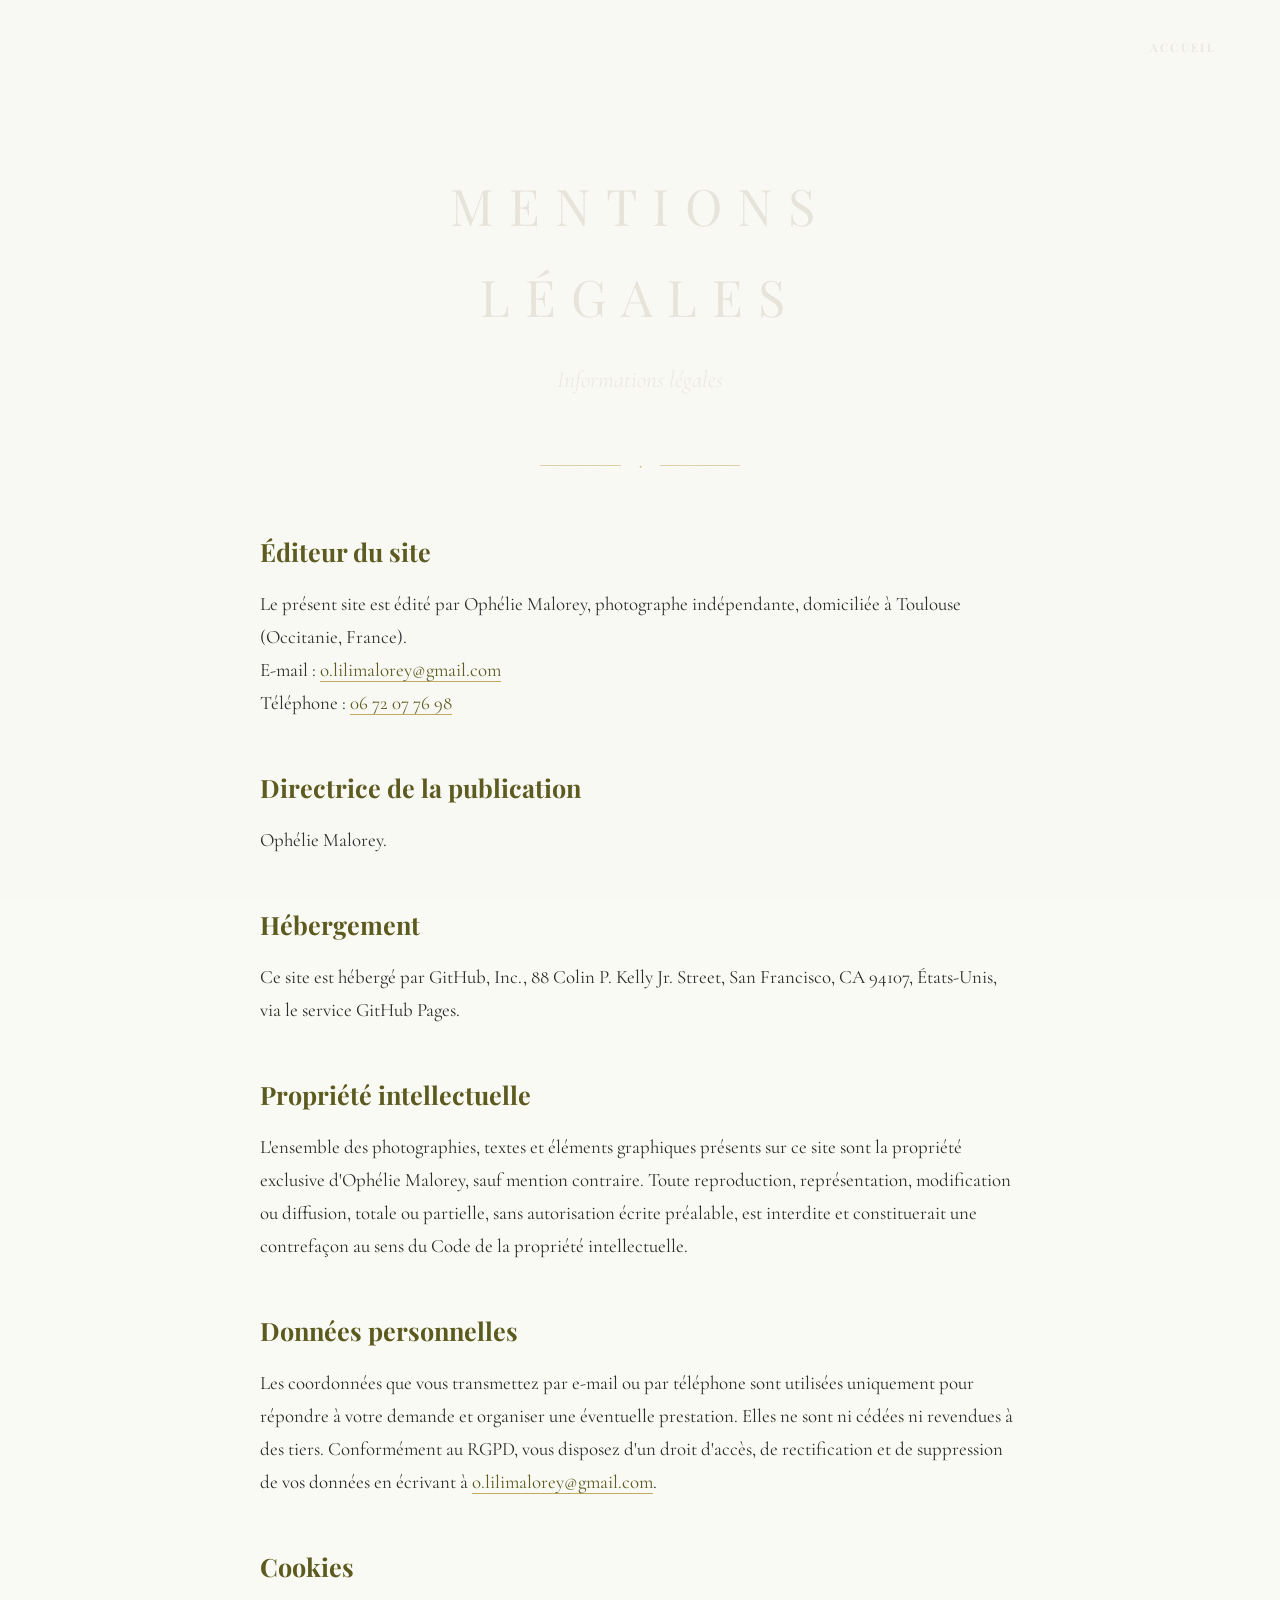
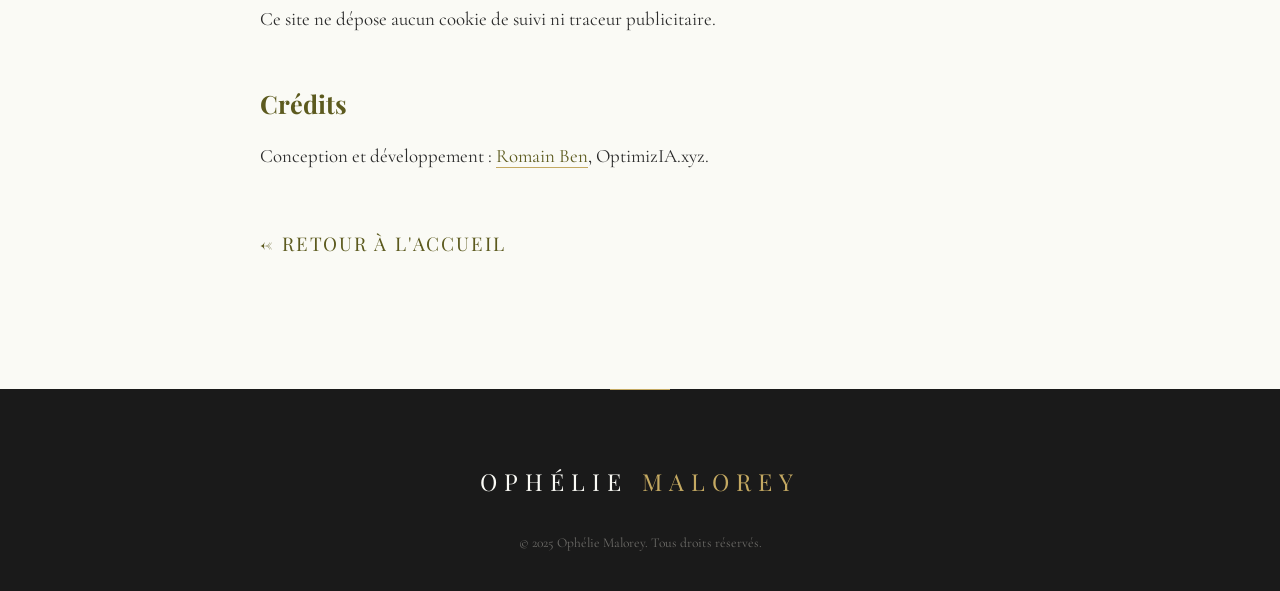
==== commit b3da4a62: "UI : lisibilité titres FAQ + lien mentions légales discret - Titres FAQ en couleurs sombres (illisib" ====
--- a/mentions-legales.html
+++ b/mentions-legales.html
@@ -13,7 +13,7 @@
     <link rel="preconnect" href="https://fonts.googleapis.com">
     <link rel="preconnect" href="https://fonts.gstatic.com" crossorigin>
     <link href="https://fonts.googleapis.com/css2?family=Cormorant+Garamond:ital,wght@0,300;0,400;0,500;0,600&family=Playfair+Display:wght@0,400;0,500;0,600;0,700&display=swap" rel="stylesheet">
-    <link rel="stylesheet" href="css/style.css?v=3">
+    <link rel="stylesheet" href="css/style.css?v=4">
 
     <title>Mentions légales - Ophélie Malorey Photographe</title>
 </head>
@@ -74,7 +74,7 @@
 
                     <h2>Crédits</h2>
                     <p>
-                        Conception et développement : <a href="https://github.com/BnRomain" target="_blank" rel="noopener noreferrer">Romain Ben</a> — OptimizIA.xyz.
+                        Conception et développement : <a href="https://github.com/BnRomain" target="_blank" rel="noopener noreferrer">Romain Ben</a>, OptimizIA.xyz.
                     </p>
 
                     <p class="legal-back"><a href="index.html">&#8592; Retour à l'accueil</a></p>
--- a/css/style.css
+++ b/css/style.css
@@ -1097,12 +1097,31 @@
     margin-top: 1.5rem;
 }
 
+.footer-copy a {
+    color: inherit;
+    text-decoration: underline;
+    text-underline-offset: 2px;
+    transition: color 0.3s var(--ease-smooth);
+}
+
+.footer-copy a:hover {
+    color: var(--color-gold);
+}
+
 /* -------------------------------------------------------
    FAQ
    ------------------------------------------------------- */
 .faq {
     padding: var(--section-padding);
     background-color: var(--color-cream);
+}
+
+.faq .section-title {
+    color: var(--color-black);
+}
+
+.faq .section-subtitle {
+    color: var(--color-olive);
 }
 
 .faq-list {
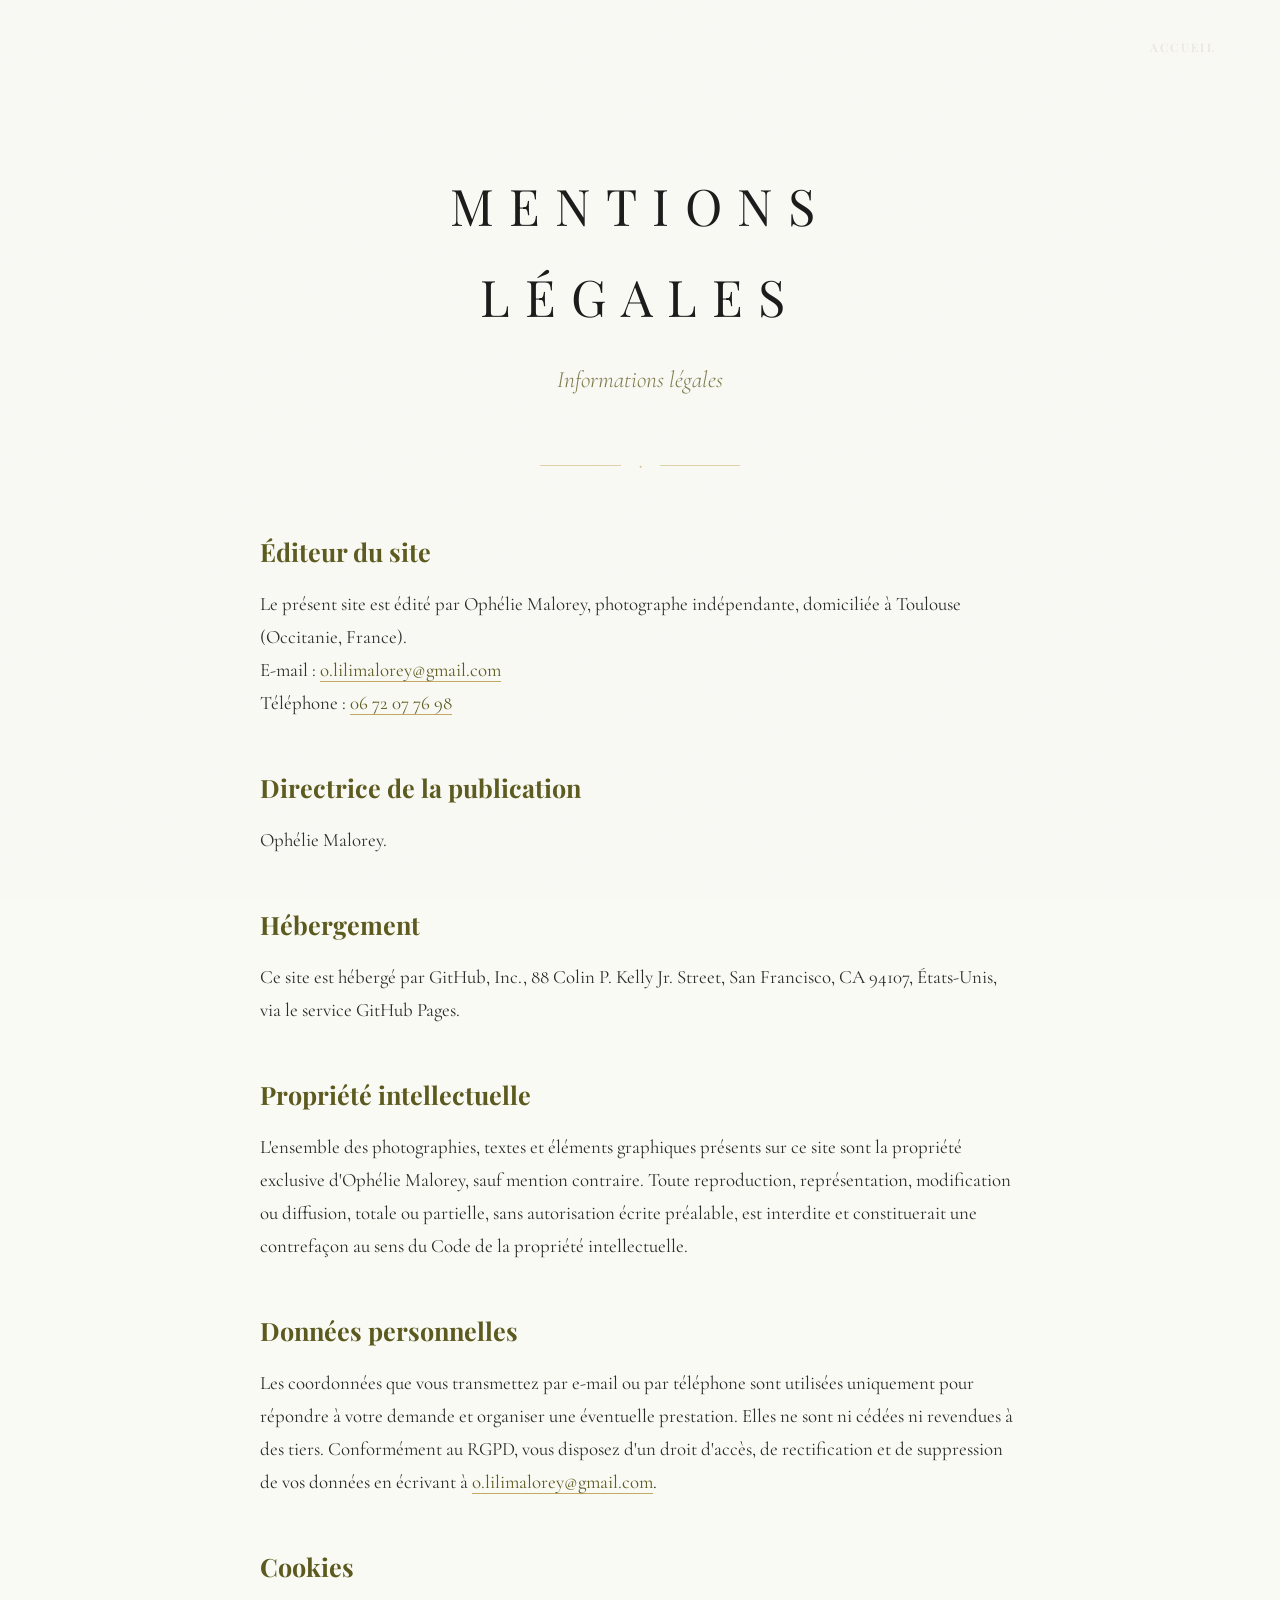
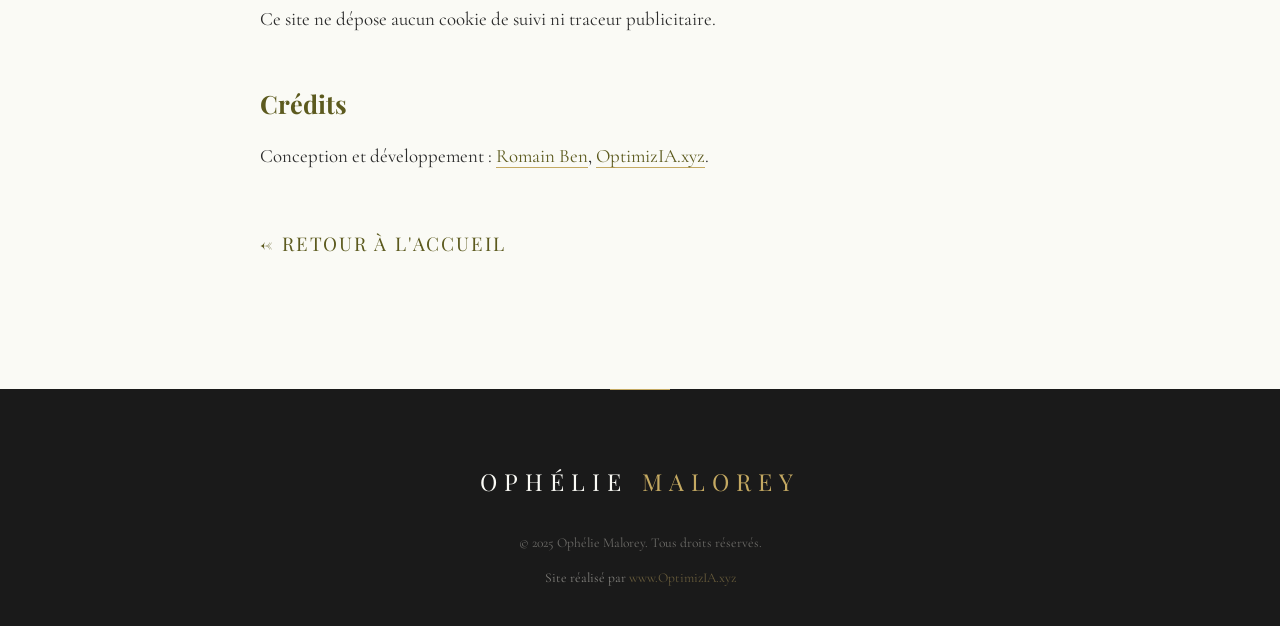
==== commit fd57ee26: "Footer : crédit OptimizIA.xyz + couleurs titre mentions légales - Titre/sous-titre page mentions lég" ====
--- a/mentions-legales.html
+++ b/mentions-legales.html
@@ -13,7 +13,7 @@
     <link rel="preconnect" href="https://fonts.googleapis.com">
     <link rel="preconnect" href="https://fonts.gstatic.com" crossorigin>
     <link href="https://fonts.googleapis.com/css2?family=Cormorant+Garamond:ital,wght@0,300;0,400;0,500;0,600&family=Playfair+Display:wght@0,400;0,500;0,600;0,700&display=swap" rel="stylesheet">
-    <link rel="stylesheet" href="css/style.css?v=4">
+    <link rel="stylesheet" href="css/style.css?v=5">
 
     <title>Mentions légales - Ophélie Malorey Photographe</title>
 </head>
@@ -74,7 +74,7 @@
 
                     <h2>Crédits</h2>
                     <p>
-                        Conception et développement : <a href="https://github.com/BnRomain" target="_blank" rel="noopener noreferrer">Romain Ben</a>, OptimizIA.xyz.
+                        Conception et développement : <a href="https://romainben.cloud" target="_blank" rel="noopener noreferrer">Romain Ben</a>, <a href="https://www.optimizia.xyz" target="_blank" rel="noopener noreferrer">OptimizIA.xyz</a>.
                     </p>
 
                     <p class="legal-back"><a href="index.html">&#8592; Retour à l'accueil</a></p>
@@ -87,6 +87,7 @@
         <div class="container">
             <p class="footer-logo">Ophélie <span>Malorey</span></p>
             <p class="footer-copy">&copy; 2025 Ophélie Malorey. Tous droits réservés.</p>
+            <p class="footer-credit">Site réalisé par <a href="https://www.optimizia.xyz" target="_blank" rel="noopener noreferrer">www.OptimizIA.xyz</a></p>
         </div>
     </footer>
 
--- a/css/style.css
+++ b/css/style.css
@@ -1108,6 +1108,23 @@
     color: var(--color-gold);
 }
 
+.footer-credit {
+    font-size: 0.75rem;
+    color: var(--color-text-light);
+    opacity: 0.5;
+    margin-top: 0.6rem;
+}
+
+.footer-credit a {
+    color: var(--color-gold);
+    opacity: 0.9;
+    transition: opacity 0.3s var(--ease-smooth);
+}
+
+.footer-credit a:hover {
+    opacity: 1;
+}
+
 /* -------------------------------------------------------
    FAQ
    ------------------------------------------------------- */
@@ -1195,6 +1212,14 @@
 .legal {
     padding: 160px 0 var(--section-padding);
     background-color: var(--color-white);
+}
+
+.legal .section-title {
+    color: var(--color-black);
+}
+
+.legal .section-subtitle {
+    color: var(--color-olive);
 }
 
 .legal-content {
